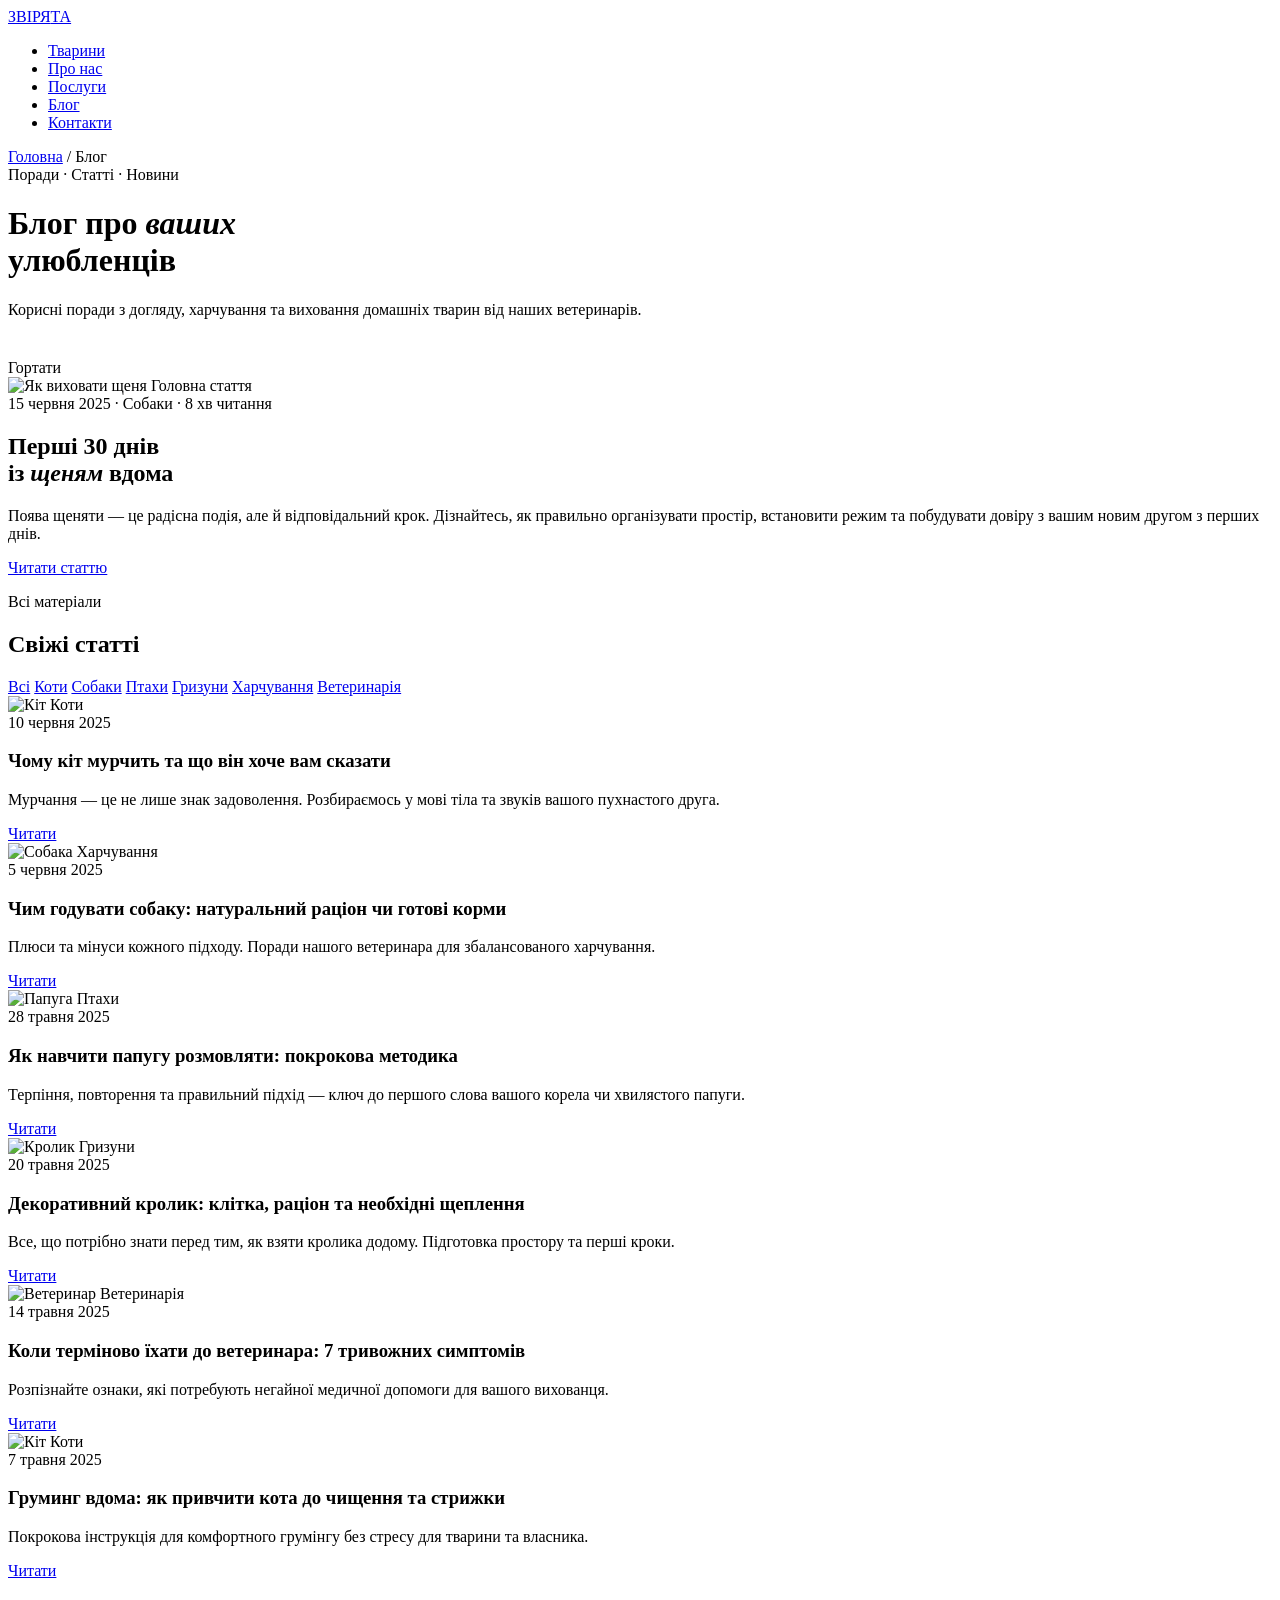
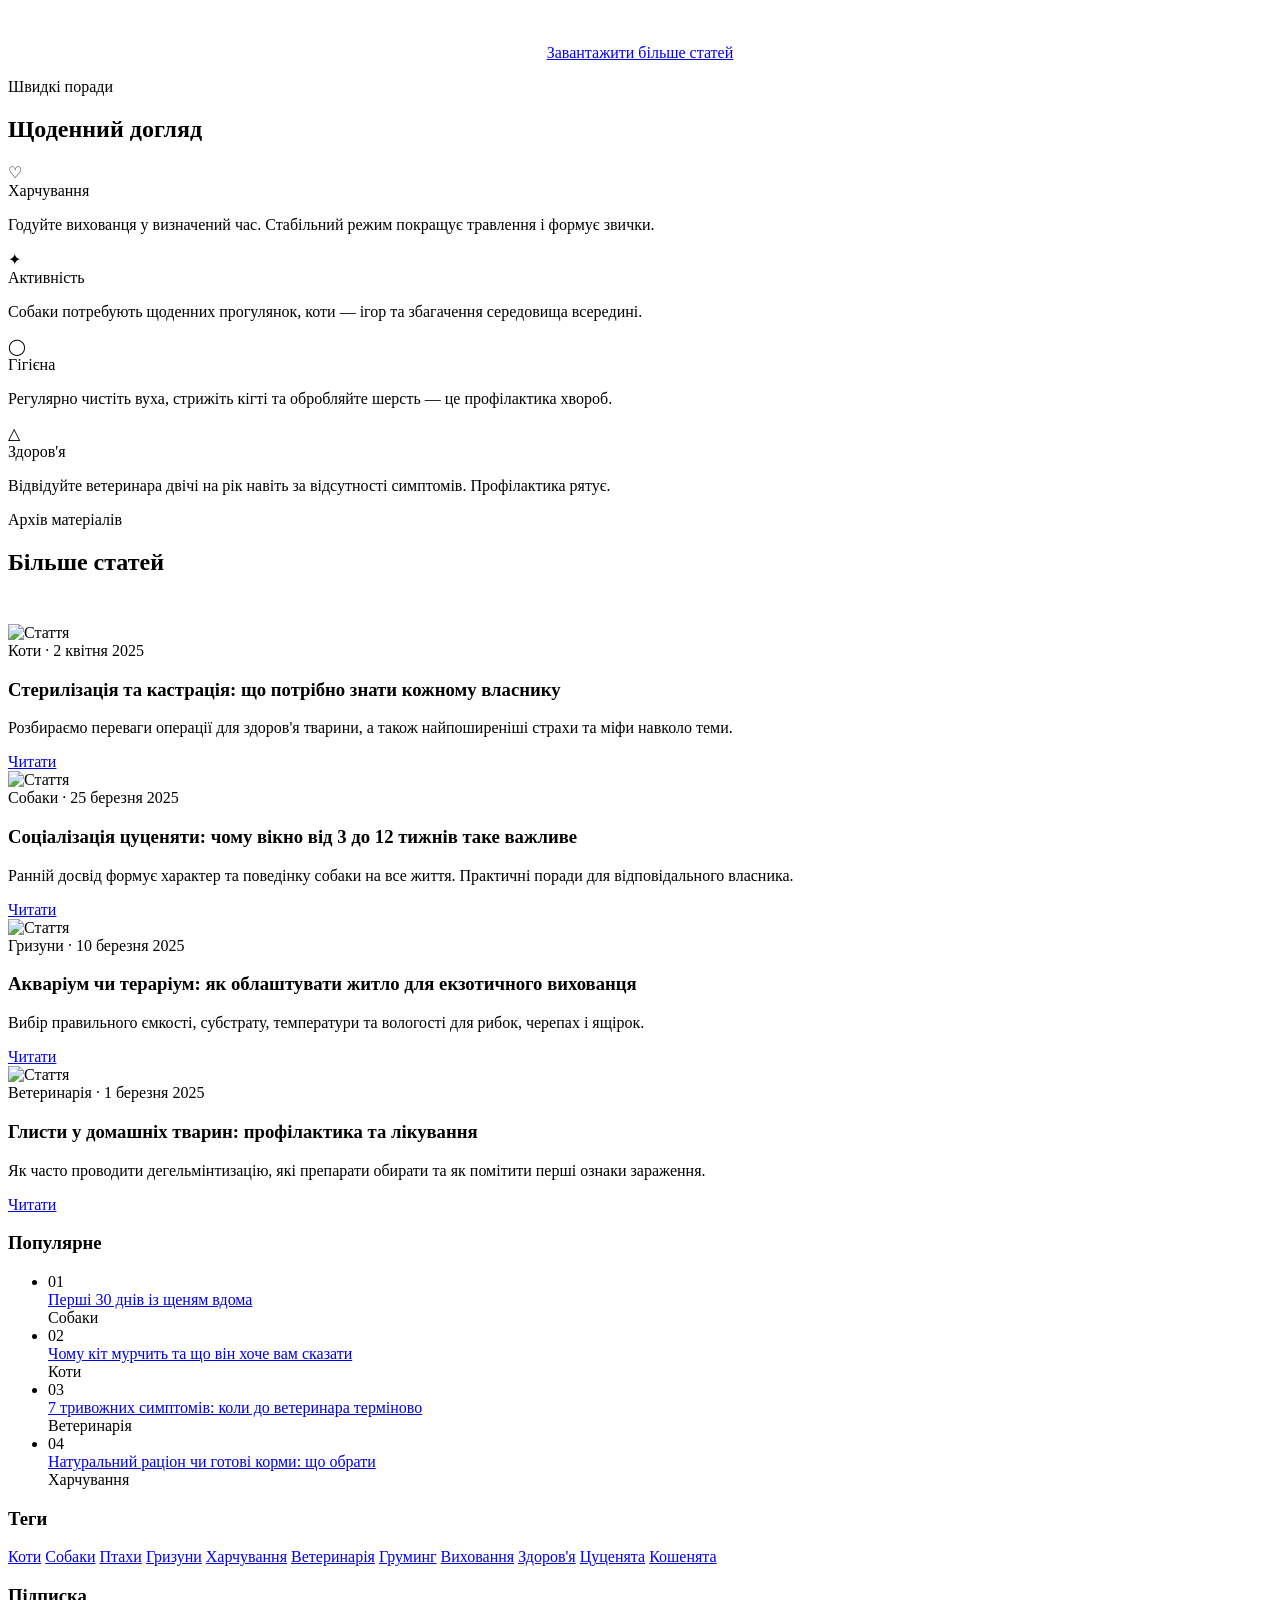
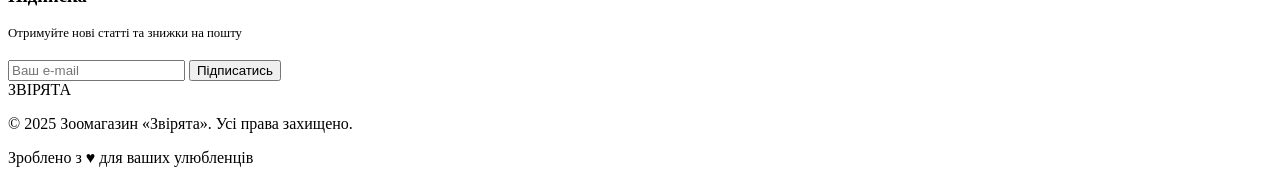
==== index.html @ 9cc8c555 "Create index.html" ====
<!DOCTYPE html>
<html lang="uk">
<head>
  <meta charset="UTF-8">
  <meta name="viewport" content="width=device-width, initial-scale=1.0">
  <title>ЗВІРЯТА — Блог про тварин</title>
  <link rel="stylesheet" href="style.css">
  <link href="https://fonts.googleapis.com/css2?family=Cormorant+Garamond:ital,wght@0,300;0,400;1,300&family=Montserrat:wght@300;400;500&display=swap" rel="stylesheet">
</head>
<body>


  <!-- NAV -->
  <nav>
    <a href="index.html" class="nav-logo">ЗВІ<span>РЯ</span>ТА</a>
    <ul class="nav-links">
      <li><a href="index.html#animals">Тварини</a></li>
      <li><a href="about.html">Про нас</a></li>
      <li><a href="index.html#services">Послуги</a></li>
      <li><a href="#" class="active">Блог</a></li>
      <li><a href="index.html#schedule">Контакти</a></li>
    </ul>
  </nav>




  <!-- PAGE HERO -->
  <div class="page-hero">
    <div class="hero-deco"></div>
    <div class="hero-deco"></div>
    <div class="breadcrumb">
      <a href="index.html">Головна</a>
      <span>/</span>
      <span style="color: var(--accent);">Блог</span>
    </div>
    <span class="page-hero-tag">Поради · Статті · Новини</span>
    <h1 class="page-hero-title">Блог про <em>ваших</em><br>улюбленців</h1>
    <p class="page-hero-sub">Корисні поради з догляду, харчування та виховання домашніх тварин від наших ветеринарів.</p>
    <div class="scroll-hint" style="position: relative; bottom: unset; left: unset; transform: none; margin-top: 2.5rem;">
      <div class="scroll-line"></div>
      <span>Гортати</span>
    </div>
  </div>


  <!-- FEATURED ARTICLE -->
  <section id="featured" style="padding: 0;">
    <div class="featured-inner">
      <div class="featured-img">
        <img src="https://images.unsplash.com/photo-1601979031925-424e53b6caaa?w=900&q=80" alt="Як виховати щеня">
        <span class="featured-label">Головна стаття</span>
      </div>
      <div class="featured-content">
        <div class="featured-meta">
          <span>15 червня 2025</span>
          <span>·</span>
          <span>Собаки</span>
          <span>·</span>
          <span>8 хв читання</span>
        </div>
        <h2 class="featured-title">Перші 30 днів<br>із <em>щеням</em> вдома</h2>
        <div class="divider"></div>
        <p class="featured-excerpt">Поява щеняти — це радісна подія, але й відповідальний крок. Дізнайтесь, як правильно організувати простір, встановити режим та побудувати довіру з вашим новим другом з перших днів.</p>
        <a href="#" class="btn" style="align-self: flex-start;">Читати статтю</a>
      </div>
    </div>
  </section>


  <!-- BLOG GRID -->
  <section id="blog-grid">
    <div class="blog-header">
      <div>
        <p class="section-label">Всі матеріали</p>
        <h2 class="section-title">Свіжі статті</h2>
        <div class="divider"></div>
      </div>
      <div class="categories">
        <a href="#" class="cat-btn active">Всі</a>
        <a href="#" class="cat-btn">Коти</a>
        <a href="#" class="cat-btn">Собаки</a>
        <a href="#" class="cat-btn">Птахи</a>
        <a href="#" class="cat-btn">Гризуни</a>
        <a href="#" class="cat-btn">Харчування</a>
        <a href="#" class="cat-btn">Ветеринарія</a>
      </div>
    </div>


    <div class="articles-grid">


      <div class="article-card">
        <div class="article-img">
          <img src="https://images.unsplash.com/photo-1548802673-380ab8ebc7b7?w=600&q=80" alt="Кіт">
          <span class="article-cat-tag">Коти</span>
        </div>
        <div class="article-body">
          <span class="article-date">10 червня 2025</span>
          <h3 class="article-title">Чому кіт мурчить та що він хоче вам сказати</h3>
          <p class="article-excerpt">Мурчання — це не лише знак задоволення. Розбираємось у мові тіла та звуків вашого пухнастого друга.</p>
          <a href="#" class="article-link">Читати</a>
        </div>
      </div>


      <div class="article-card">
        <div class="article-img">
          <img src="https://images.unsplash.com/photo-1568640347023-a616a30bc3bd?w=600&q=80" alt="Собака">
          <span class="article-cat-tag">Харчування</span>
        </div>
        <div class="article-body">
          <span class="article-date">5 червня 2025</span>
          <h3 class="article-title">Чим годувати собаку: натуральний раціон чи готові корми</h3>
          <p class="article-excerpt">Плюси та мінуси кожного підходу. Поради нашого ветеринара для збалансованого харчування.</p>
          <a href="#" class="article-link">Читати</a>
        </div>
      </div>


      <div class="article-card">
        <div class="article-img">
          <img src="https://images.unsplash.com/photo-1552728089-57bdde30beb3?w=600&q=80" alt="Папуга">
          <span class="article-cat-tag">Птахи</span>
        </div>
        <div class="article-body">
          <span class="article-date">28 травня 2025</span>
          <h3 class="article-title">Як навчити папугу розмовляти: покрокова методика</h3>
          <p class="article-excerpt">Терпіння, повторення та правильний підхід — ключ до першого слова вашого корела чи хвилястого папуги.</p>
          <a href="#" class="article-link">Читати</a>
        </div>
      </div>


      <div class="article-card">
        <div class="article-img">
          <img src="https://images.unsplash.com/photo-1615631648086-325025c9e51e?w=600&q=80" alt="Кролик">
          <span class="article-cat-tag">Гризуни</span>
        </div>
        <div class="article-body">
          <span class="article-date">20 травня 2025</span>
          <h3 class="article-title">Декоративний кролик: клітка, раціон та необхідні щеплення</h3>
          <p class="article-excerpt">Все, що потрібно знати перед тим, як взяти кролика додому. Підготовка простору та перші кроки.</p>
          <a href="#" class="article-link">Читати</a>
        </div>
      </div>


      <div class="article-card">
        <div class="article-img">
          <img src="https://images.unsplash.com/photo-1587300003388-59208cc962cb?w=600&q=80" alt="Ветеринар">
          <span class="article-cat-tag">Ветеринарія</span>
        </div>
        <div class="article-body">
          <span class="article-date">14 травня 2025</span>
          <h3 class="article-title">Коли терміново їхати до ветеринара: 7 тривожних симптомів</h3>
          <p class="article-excerpt">Розпізнайте ознаки, які потребують негайної медичної допомоги для вашого вихованця.</p>
          <a href="#" class="article-link">Читати</a>
        </div>
      </div>


      <div class="article-card">
        <div class="article-img">
          <img src="https://images.unsplash.com/photo-1514888286974-6c03e2ca1dba?w=600&q=80" alt="Кіт">
          <span class="article-cat-tag">Коти</span>
        </div>
        <div class="article-body">
          <span class="article-date">7 травня 2025</span>
          <h3 class="article-title">Груминг вдома: як привчити кота до чищення та стрижки</h3>
          <p class="article-excerpt">Покрокова інструкція для комфортного грумінгу без стресу для тварини та власника.</p>
          <a href="#" class="article-link">Читати</a>
        </div>
      </div>


    </div>


    <div style="text-align: center; margin-top: 4rem;">
      <a href="#" class="btn btn-outline">Завантажити більше статей</a>
    </div>
  </section>


  <!-- QUICK TIPS STRIP -->
  <section id="tips">
    <div class="tips-header">
      <p class="section-label">Швидкі поради</p>
      <h2 class="section-title">Щоденний догляд</h2>
      <div class="divider"></div>
    </div>
    <div class="tips-grid">
      <div class="tip-item">
        <div class="tip-icon">♡</div>
        <div class="tip-title">Харчування</div>
        <p class="tip-text">Годуйте вихованця у визначений час. Стабільний режим покращує травлення і формує звички.</p>
      </div>
      <div class="tip-item">
        <div class="tip-icon">✦</div>
        <div class="tip-title">Активність</div>
        <p class="tip-text">Собаки потребують щоденних прогулянок, коти — ігор та збагачення середовища всередині.</p>
      </div>
      <div class="tip-item">
        <div class="tip-icon">◯</div>
        <div class="tip-title">Гігієна</div>
        <p class="tip-text">Регулярно чистіть вуха, стрижіть кігті та обробляйте шерсть — це профілактика хвороб.</p>
      </div>
      <div class="tip-item">
        <div class="tip-icon">△</div>
        <div class="tip-title">Здоров'я</div>
        <p class="tip-text">Відвідуйте ветеринара двічі на рік навіть за відсутності симптомів. Профілактика рятує.</p>
      </div>
    </div>
  </section>


  <!-- MORE ARTICLES + SIDEBAR -->
  <section id="more-articles">
    <div style="margin-bottom: 3rem;">
      <p class="section-label">Архів матеріалів</p>
      <h2 class="section-title">Більше статей</h2>
      <div class="divider"></div>
    </div>
    <div class="two-col">
      <div class="list-articles">


        <div class="list-article">
          <div class="list-article-img">
            <img src="https://images.unsplash.com/photo-1450778869180-41d0601e046e?w=400&q=80" alt="Стаття">
          </div>
          <div class="list-article-content">
            <div class="list-article-cat">Коти · 2 квітня 2025</div>
            <h3 class="list-article-title">Стерилізація та кастрація: що потрібно знати кожному власнику</h3>
            <p class="list-article-excerpt">Розбираємо переваги операції для здоров'я тварини, а також найпоширеніші страхи та міфи навколо теми.</p>
            <a href="#" class="article-link">Читати</a>
          </div>
        </div>


        <div class="list-article">
          <div class="list-article-img">
            <img src="https://images.unsplash.com/photo-1518155317743-a8ff43ea6a5f?w=400&q=80" alt="Стаття">
          </div>
          <div class="list-article-content">
            <div class="list-article-cat">Собаки · 25 березня 2025</div>
            <h3 class="list-article-title">Соціалізація цуценяти: чому вікно від 3 до 12 тижнів таке важливе</h3>
            <p class="list-article-excerpt">Ранній досвід формує характер та поведінку собаки на все життя. Практичні поради для відповідального власника.</p>
            <a href="#" class="article-link">Читати</a>
          </div>
        </div>


        <div class="list-article">
          <div class="list-article-img">
            <img src="https://images.unsplash.com/photo-1425082661705-1834bfd09dca?w=400&q=80" alt="Стаття">
          </div>
          <div class="list-article-content">
            <div class="list-article-cat">Гризуни · 10 березня 2025</div>
            <h3 class="list-article-title">Акваріум чи тераріум: як облаштувати житло для екзотичного вихованця</h3>
            <p class="list-article-excerpt">Вибір правильного ємкості, субстрату, температури та вологості для рибок, черепах і ящірок.</p>
            <a href="#" class="article-link">Читати</a>
          </div>
        </div>


        <div class="list-article">
          <div class="list-article-img">
            <img src="https://images.unsplash.com/photo-1537151608828-ea2b11777ee8?w=400&q=80" alt="Стаття">
          </div>
          <div class="list-article-content">
            <div class="list-article-cat">Ветеринарія · 1 березня 2025</div>
            <h3 class="list-article-title">Глисти у домашніх тварин: профілактика та лікування</h3>
            <p class="list-article-excerpt">Як часто проводити дегельмінтизацію, які препарати обирати та як помітити перші ознаки зараження.</p>
            <a href="#" class="article-link">Читати</a>
          </div>
        </div>


      </div>


      <!-- SIDEBAR -->
      <aside class="sidebar">


        <div class="sidebar-block">
          <h3 class="sidebar-title">Популярне</h3>
          <ul class="popular-list">
            <li class="popular-item">
              <span class="popular-num">01</span>
              <div>
                <a href="#" class="popular-title">Перші 30 днів із щеням вдома</a>
                <div class="popular-cat">Собаки</div>
              </div>
            </li>
            <li class="popular-item">
              <span class="popular-num">02</span>
              <div>
                <a href="#" class="popular-title">Чому кіт мурчить та що він хоче вам сказати</a>
                <div class="popular-cat">Коти</div>
              </div>
            </li>
            <li class="popular-item">
              <span class="popular-num">03</span>
              <div>
                <a href="#" class="popular-title">7 тривожних симптомів: коли до ветеринара терміново</a>
                <div class="popular-cat">Ветеринарія</div>
              </div>
            </li>
            <li class="popular-item">
              <span class="popular-num">04</span>
              <div>
                <a href="#" class="popular-title">Натуральний раціон чи готові корми: що обрати</a>
                <div class="popular-cat">Харчування</div>
              </div>
            </li>
          </ul>
        </div>


        <div class="sidebar-block">
          <h3 class="sidebar-title">Теги</h3>
          <div class="tag-cloud">
            <a href="#" class="tag">Коти</a>
            <a href="#" class="tag">Собаки</a>
            <a href="#" class="tag">Птахи</a>
            <a href="#" class="tag">Гризуни</a>
            <a href="#" class="tag">Харчування</a>
            <a href="#" class="tag">Ветеринарія</a>
            <a href="#" class="tag">Груминг</a>
            <a href="#" class="tag">Виховання</a>
            <a href="#" class="tag">Здоров'я</a>
            <a href="#" class="tag">Цуценята</a>
            <a href="#" class="tag">Кошенята</a>
          </div>
        </div>


        <div class="sidebar-block sidebar-newsletter">
          <h3 class="sidebar-title">Підписка</h3>
          <p style="font-size: .8rem; color: var(--muted); margin-bottom: 1.2rem;">Отримуйте нові статті та знижки на пошту</p>
          <input type="email" placeholder="Ваш e-mail">
          <button type="button">Підписатись</button>
        </div>


      </aside>
    </div>
  </section>


  <!-- FOOTER -->
  <footer>
    <div class="footer-logo">ЗВІ<span>РЯ</span>ТА</div>
    <p>© 2025 Зоомагазин «Звірята». Усі права захищено.</p>
    <p>Зроблено з ♥ для ваших улюбленців</p>
  </footer>


</body>
</html>
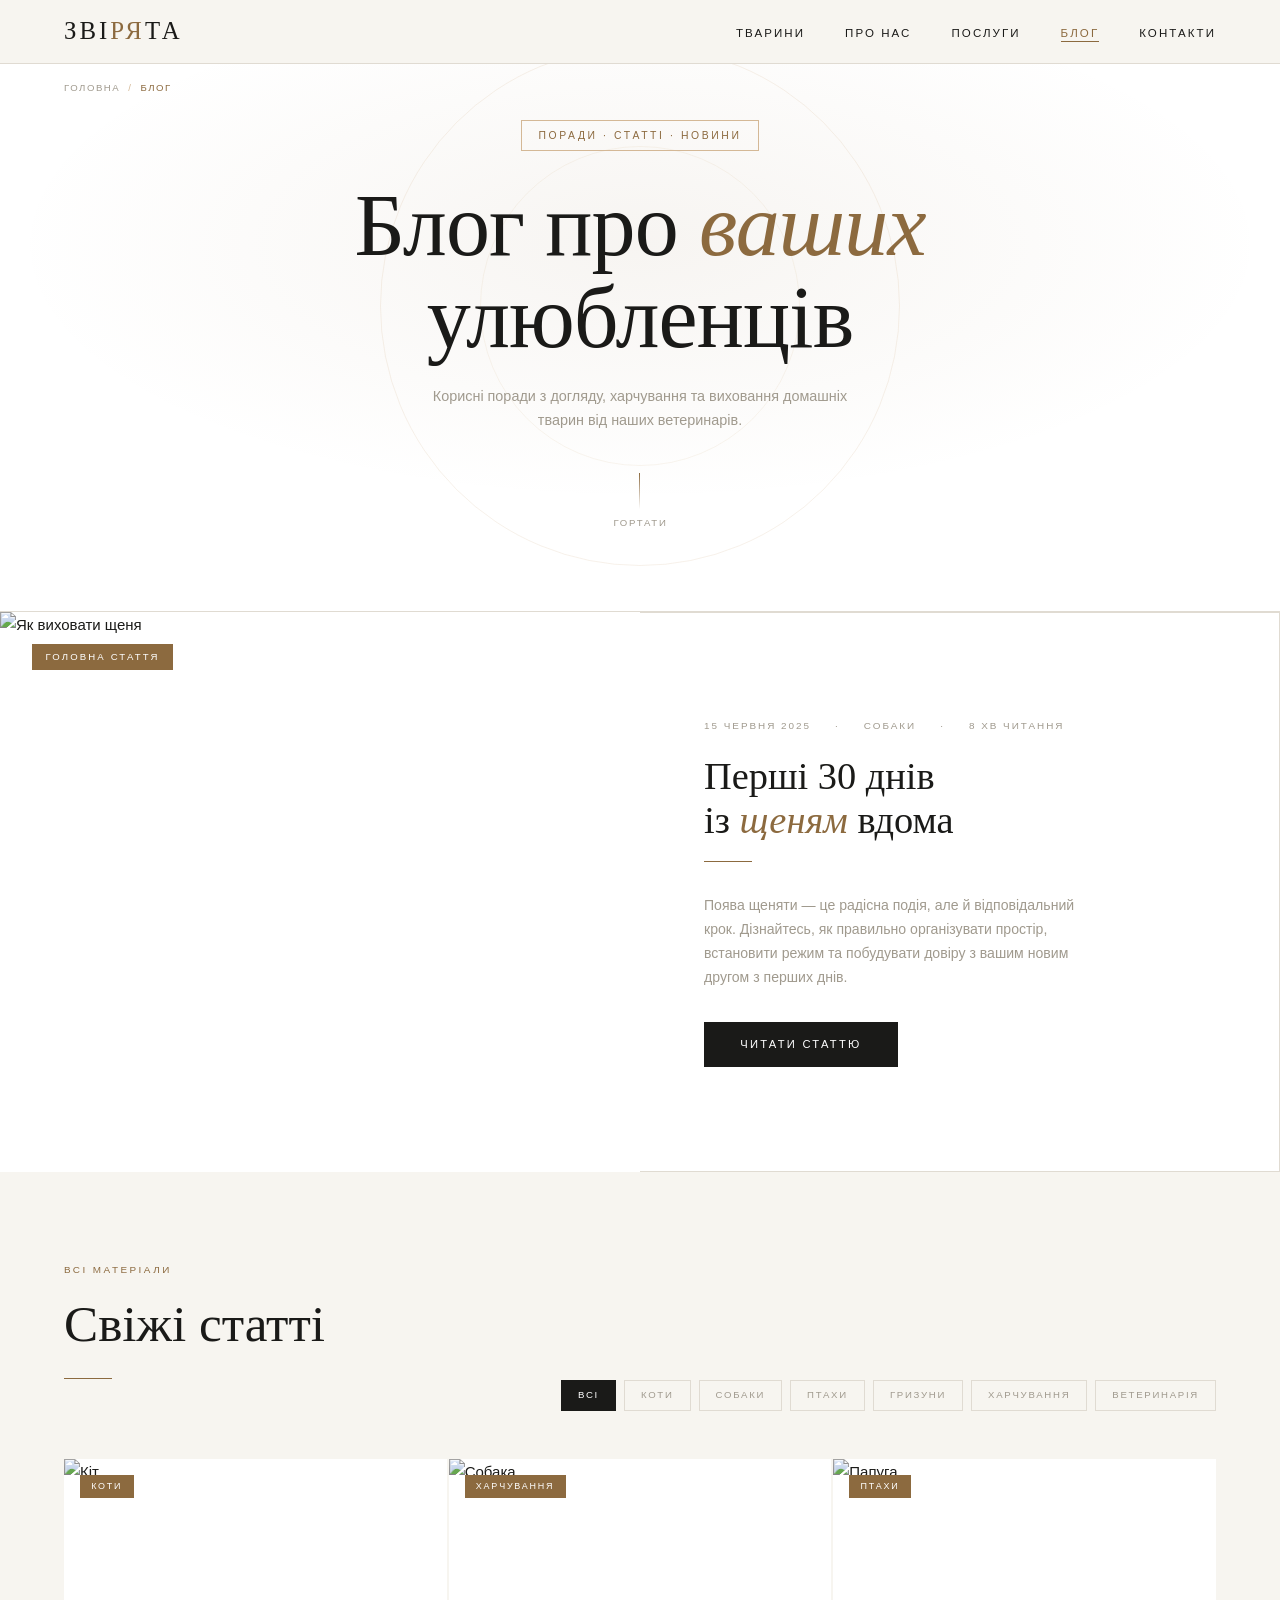
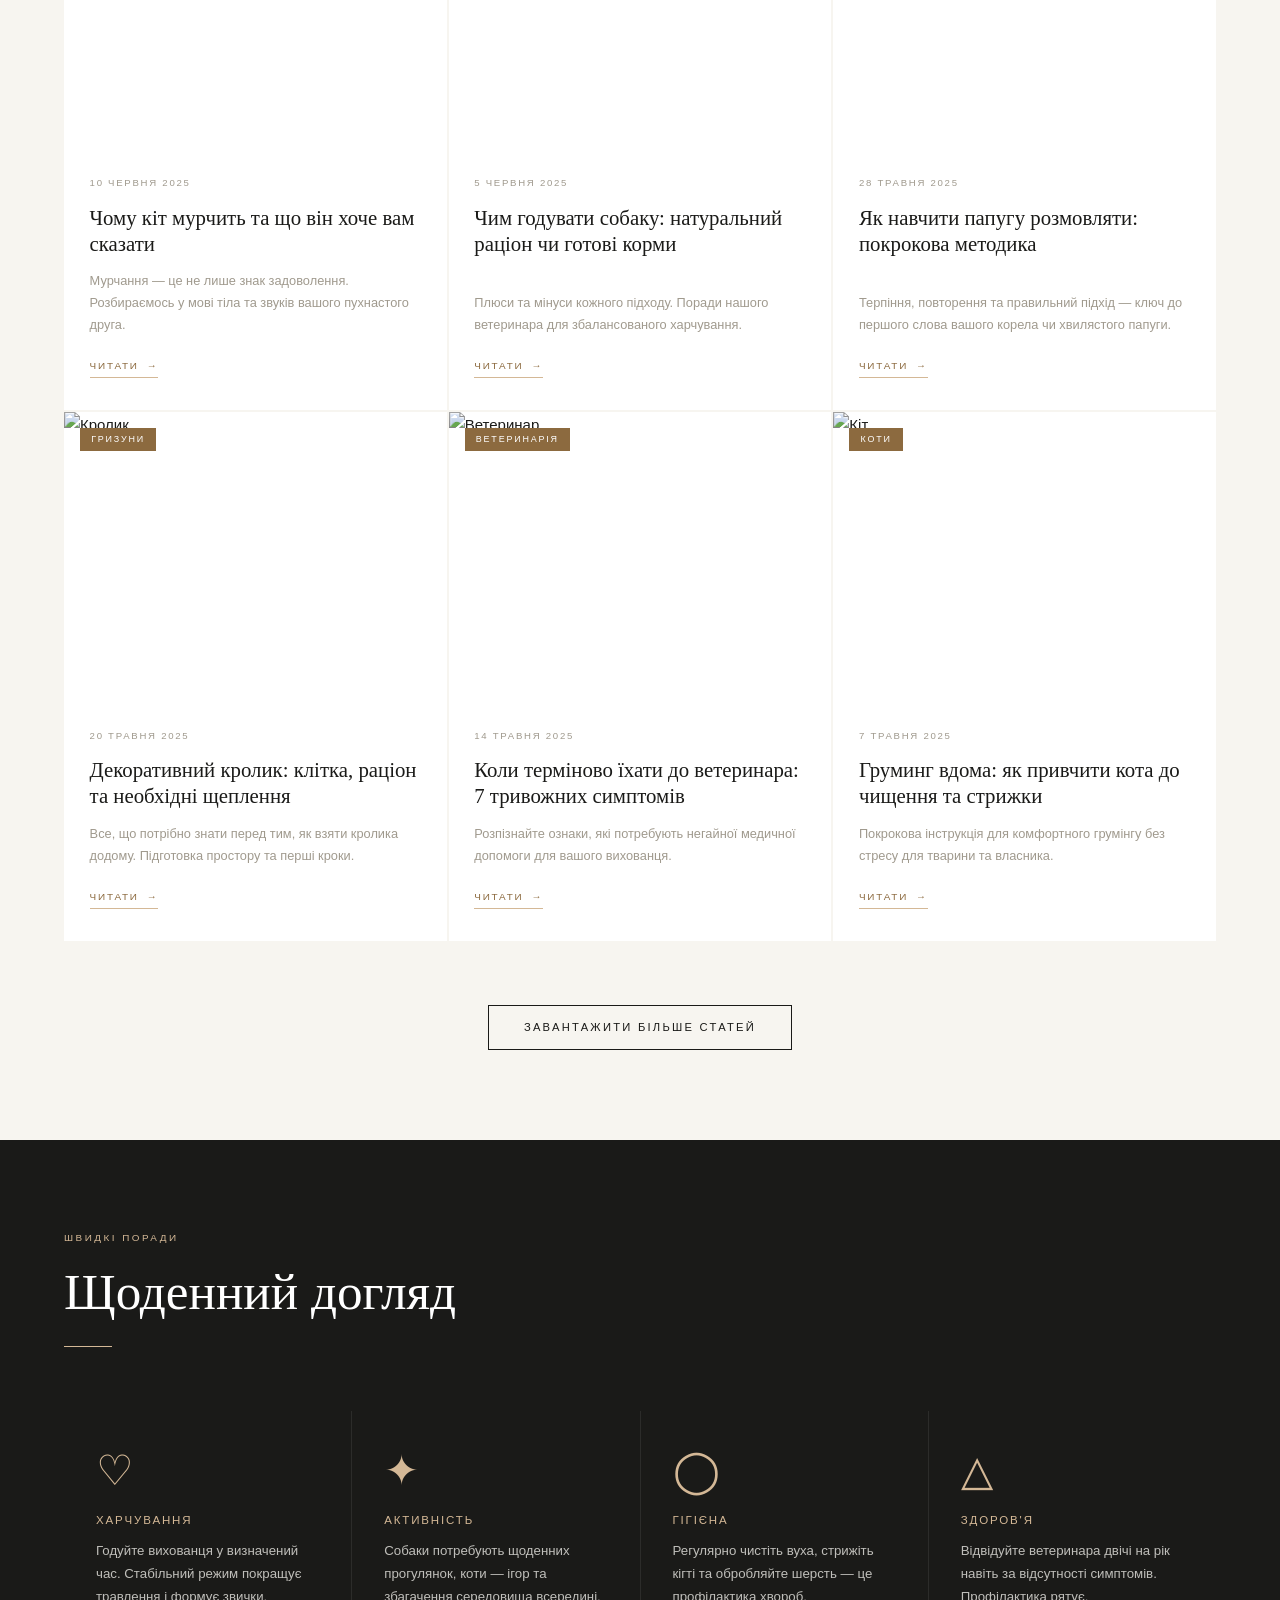
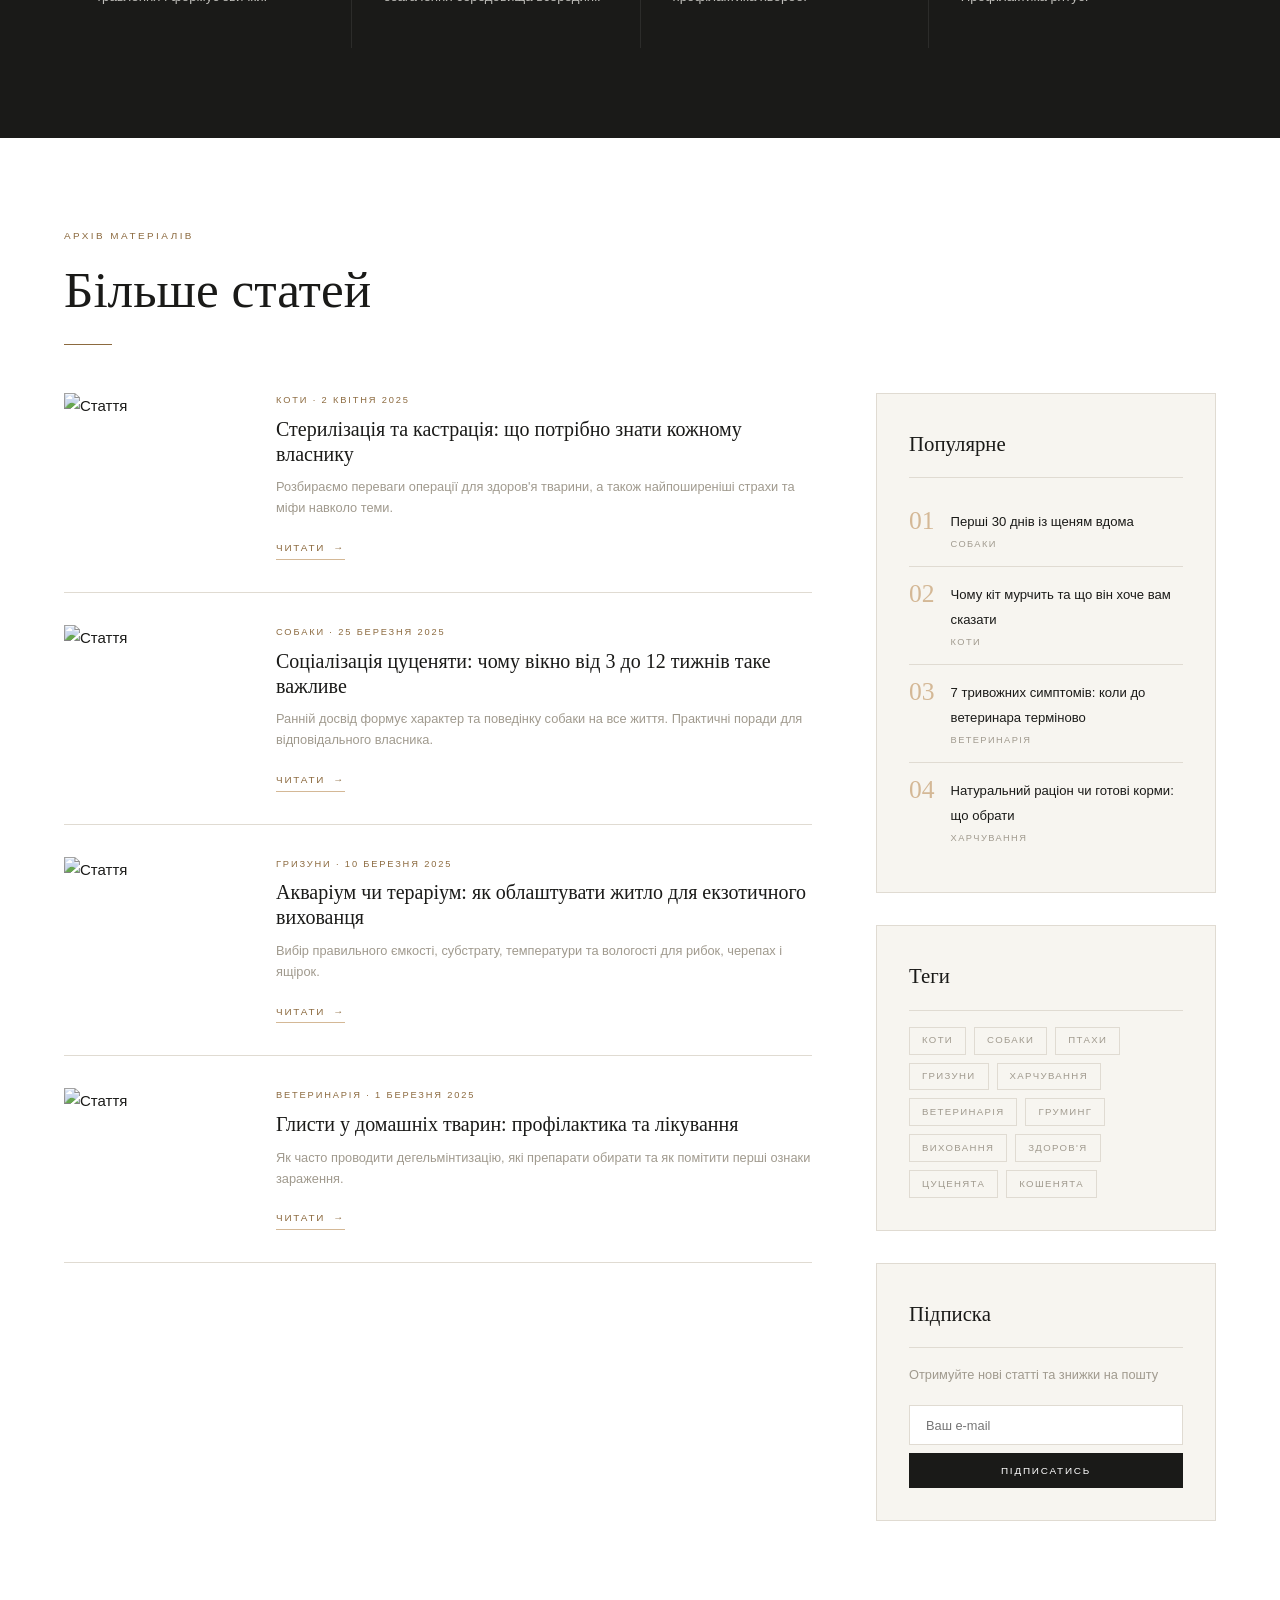
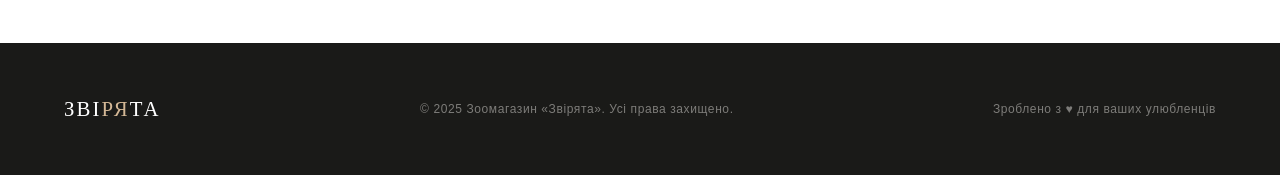
==== commit f00ee8ad: "Update index.html" ====
--- a/index.html
+++ b/index.html
@@ -17,7 +17,7 @@
       <li><a href="index.html#animals">Тварини</a></li>
       <li><a href="about.html">Про нас</a></li>
       <li><a href="index.html#services">Послуги</a></li>
-      <li><a href="#" class="active">Блог</a></li>
+      <li><a href="blog.html" class="active">Блог</a></li>
       <li><a href="index.html#schedule">Контакти</a></li>
     </ul>
   </nav>
--- a/style.css
+++ b/style.css
@@ -0,0 +1,831 @@
+
+
+    *, *::before, *::after { box-sizing: border-box; margin: 0; padding: 0; }
+
+
+    :root {
+      --ink: #1a1a18;
+      --paper: #f7f5f0;
+      --accent: #8c6a3f;
+      --accent-light: #d4b896;
+      --muted: #a09a8e;
+      --line: #e0dbd2;
+      --white: #ffffff;
+    }
+
+
+    html { scroll-behavior: smooth; }
+
+
+    body {
+      background: var(--paper);
+      color: var(--ink);
+      font-family: 'Montserrat', sans-serif;
+      font-weight: 300;
+      font-size: 15px;
+      line-height: 1.7;
+    }
+
+
+    /* ── NAV ── */
+    nav {
+      position: fixed;
+      top: 0; left: 0; right: 0;
+      z-index: 100;
+      background: var(--paper);
+      border-bottom: 1px solid var(--line);
+      display: flex;
+      align-items: center;
+      justify-content: space-between;
+      padding: 0 5vw;
+      height: 64px;
+    }
+
+
+    .nav-logo {
+      font-family: 'Cormorant Garamond', serif;
+      font-size: 1.55rem;
+      font-weight: 300;
+      letter-spacing: .12em;
+      color: var(--ink);
+      text-decoration: none;
+    }
+
+
+    .nav-logo span { color: var(--accent); }
+
+
+    .nav-links { display: flex; gap: 2.5rem; list-style: none; }
+
+
+    .nav-links a {
+      text-decoration: none;
+      font-size: .72rem;
+      letter-spacing: .18em;
+      text-transform: uppercase;
+      color: var(--ink);
+      padding-bottom: 2px;
+      border-bottom: 1px solid transparent;
+      transition: border-color .25s, color .25s;
+    }
+
+
+    .nav-links a:hover { color: var(--accent); border-color: var(--accent); }
+    .nav-links a.active { color: var(--accent); border-color: var(--accent); }
+
+
+    /* ── PAGE HERO ── */
+    .page-hero {
+      min-height: 52vh;
+      display: flex;
+      flex-direction: column;
+      align-items: center;
+      justify-content: flex-end;
+      text-align: center;
+      padding: 120px 5vw 80px;
+      position: relative;
+      overflow: hidden;
+      background: var(--white);
+      border-bottom: 1px solid var(--line);
+    }
+
+
+    .page-hero::before {
+      content: '';
+      position: absolute;
+      inset: 0;
+      background: radial-gradient(ellipse 70% 60% at 50% 40%, rgba(140,106,63,.07) 0%, transparent 70%);
+    }
+
+
+    .hero-deco {
+      position: absolute;
+      width: 520px; height: 520px;
+      border-radius: 50%;
+      border: 1px solid var(--accent-light);
+      top: 50%; left: 50%;
+      transform: translate(-50%, -50%);
+      opacity: .2;
+      pointer-events: none;
+    }
+
+
+    .hero-deco:nth-child(2) { width: 320px; height: 320px; opacity: .15; }
+
+
+    .page-hero-tag {
+      display: inline-block;
+      font-size: .65rem;
+      letter-spacing: .25em;
+      text-transform: uppercase;
+      color: var(--accent);
+      border: 1px solid var(--accent-light);
+      padding: .35rem 1rem;
+      margin-bottom: 1.8rem;
+      position: relative;
+      animation: fadeUp .8s ease both;
+    }
+
+
+    .page-hero-title {
+      font-family: 'Cormorant Garamond', serif;
+      font-size: clamp(2.8rem, 7vw, 5.5rem);
+      font-weight: 300;
+      line-height: 1.05;
+      letter-spacing: -.01em;
+      margin-bottom: 1.2rem;
+      position: relative;
+      animation: fadeUp .9s .1s ease both;
+    }
+
+
+    .page-hero-title em {
+      font-style: italic;
+      color: var(--accent);
+    }
+
+
+    .page-hero-sub {
+      max-width: 460px;
+      margin: 0 auto;
+      color: var(--muted);
+      font-size: .9rem;
+      position: relative;
+      animation: fadeUp 1s .2s ease both;
+    }
+
+
+    /* ── SECTION BASE ── */
+    section { padding: 90px 5vw; }
+
+
+    .section-label {
+      font-size: .62rem;
+      letter-spacing: .25em;
+      text-transform: uppercase;
+      color: var(--accent);
+      margin-bottom: 1rem;
+    }
+
+
+    .section-title {
+      font-family: 'Cormorant Garamond', serif;
+      font-size: clamp(2rem, 4vw, 3.2rem);
+      font-weight: 300;
+      line-height: 1.15;
+      margin-bottom: 1.5rem;
+    }
+
+
+    .divider {
+      width: 48px;
+      height: 1px;
+      background: var(--accent);
+      margin-bottom: 2rem;
+    }
+
+
+    .btn {
+      display: inline-block;
+      padding: .75rem 2.2rem;
+      font-family: 'Montserrat', sans-serif;
+      font-size: .7rem;
+      letter-spacing: .2em;
+      text-transform: uppercase;
+      text-decoration: none;
+      background: var(--ink);
+      color: var(--white);
+      border: 1px solid var(--ink);
+      cursor: pointer;
+      transition: background .25s, color .25s;
+    }
+
+
+    .btn:hover { background: transparent; color: var(--ink); }
+
+
+    .btn-outline {
+      background: transparent;
+      color: var(--ink);
+    }
+
+
+    .btn-outline:hover { background: var(--ink); color: var(--white); }
+
+
+    /* ── FEATURED ARTICLE ── */
+    #featured {
+      background: var(--white);
+      padding-top: 0;
+    }
+
+
+    .featured-inner {
+      display: grid;
+      grid-template-columns: 1fr 1fr;
+      min-height: 560px;
+    }
+
+
+    .featured-img {
+      position: relative;
+      overflow: hidden;
+    }
+
+
+    .featured-img img {
+      width: 100%; height: 100%;
+      object-fit: cover;
+      filter: grayscale(20%);
+      transition: transform .6s ease, filter .6s ease;
+    }
+
+
+    .featured-img:hover img {
+      transform: scale(1.04);
+      filter: grayscale(0%);
+    }
+
+
+    .featured-label {
+      position: absolute;
+      top: 2rem; left: 2rem;
+      font-size: .6rem;
+      letter-spacing: .22em;
+      text-transform: uppercase;
+      background: var(--accent);
+      color: var(--white);
+      padding: .3rem .85rem;
+    }
+
+
+    .featured-content {
+      padding: 5vw;
+      display: flex;
+      flex-direction: column;
+      justify-content: center;
+      border: 1px solid var(--line);
+      border-left: none;
+    }
+
+
+    .featured-meta {
+      font-size: .62rem;
+      letter-spacing: .2em;
+      text-transform: uppercase;
+      color: var(--muted);
+      margin-bottom: 1.2rem;
+      display: flex;
+      gap: 1.5rem;
+    }
+
+
+    .featured-title {
+      font-family: 'Cormorant Garamond', serif;
+      font-size: clamp(1.8rem, 3vw, 2.6rem);
+      font-weight: 300;
+      line-height: 1.15;
+      margin-bottom: 1.2rem;
+    }
+
+
+    .featured-title em { font-style: italic; color: var(--accent); }
+
+
+    .featured-excerpt {
+      color: var(--muted);
+      font-size: .88rem;
+      margin-bottom: 2rem;
+      max-width: 400px;
+    }
+
+
+    /* ── CATEGORIES FILTER ── */
+    #blog-grid { background: var(--paper); }
+
+
+    .blog-header {
+      display: flex;
+      align-items: flex-end;
+      justify-content: space-between;
+      margin-bottom: 3rem;
+      flex-wrap: wrap;
+      gap: 2rem;
+    }
+
+
+    .categories {
+      display: flex;
+      gap: .5rem;
+      flex-wrap: wrap;
+    }
+
+
+    .cat-btn {
+      font-size: .6rem;
+      letter-spacing: .18em;
+      text-transform: uppercase;
+      padding: .4rem 1rem;
+      border: 1px solid var(--line);
+      background: transparent;
+      color: var(--muted);
+      cursor: pointer;
+      text-decoration: none;
+      transition: all .2s;
+      font-family: 'Montserrat', sans-serif;
+    }
+
+
+    .cat-btn:hover,
+    .cat-btn.active {
+      background: var(--ink);
+      color: var(--white);
+      border-color: var(--ink);
+    }
+
+
+    /* ── ARTICLES GRID ── */
+    .articles-grid {
+      display: grid;
+      grid-template-columns: repeat(3, 1fr);
+      gap: 2px;
+    }
+
+
+    .article-card {
+      background: var(--white);
+      display: flex;
+      flex-direction: column;
+      overflow: hidden;
+      transition: transform .3s ease;
+    }
+
+
+    .article-card:hover { transform: translateY(-4px); }
+
+
+    .article-img {
+      position: relative;
+      overflow: hidden;
+      aspect-ratio: 4/3;
+    }
+
+
+    .article-img img {
+      width: 100%; height: 100%;
+      object-fit: cover;
+      filter: grayscale(25%);
+      transition: transform .5s ease, filter .5s ease;
+    }
+
+
+    .article-card:hover .article-img img {
+      transform: scale(1.07);
+      filter: grayscale(0%);
+    }
+
+
+    .article-cat-tag {
+      position: absolute;
+      top: 1rem; left: 1rem;
+      font-size: .56rem;
+      letter-spacing: .2em;
+      text-transform: uppercase;
+      background: var(--accent);
+      color: var(--white);
+      padding: .25rem .7rem;
+    }
+
+
+    .article-body {
+      padding: 1.8rem 1.6rem 2rem;
+      flex: 1;
+      display: flex;
+      flex-direction: column;
+    }
+
+
+    .article-date {
+      font-size: .6rem;
+      letter-spacing: .18em;
+      text-transform: uppercase;
+      color: var(--muted);
+      margin-bottom: .85rem;
+    }
+
+
+    .article-title {
+      font-family: 'Cormorant Garamond', serif;
+      font-size: 1.3rem;
+      font-weight: 300;
+      line-height: 1.25;
+      color: var(--ink);
+      margin-bottom: .85rem;
+      flex: 1;
+    }
+
+
+    .article-excerpt {
+      font-size: .8rem;
+      color: var(--muted);
+      line-height: 1.7;
+      margin-bottom: 1.4rem;
+    }
+
+
+    .article-link {
+      font-size: .62rem;
+      letter-spacing: .18em;
+      text-transform: uppercase;
+      color: var(--accent);
+      text-decoration: none;
+      display: inline-flex;
+      align-items: center;
+      gap: .5rem;
+      border-bottom: 1px solid var(--accent-light);
+      padding-bottom: 2px;
+      transition: color .2s, border-color .2s;
+      align-self: flex-start;
+    }
+
+
+    .article-link:hover { color: var(--ink); border-color: var(--ink); }
+    .article-link::after { content: '→'; }
+
+
+    /* ── TIPS STRIP ── */
+    #tips { background: var(--ink); color: var(--paper); }
+
+
+    #tips .section-title { color: var(--white); }
+    #tips .section-label { color: var(--accent-light); }
+    #tips .divider { background: var(--accent-light); }
+
+
+    .tips-header { margin-bottom: 4rem; }
+
+
+    .tips-grid {
+      display: grid;
+      grid-template-columns: repeat(4, 1fr);
+      gap: 1px;
+      background: rgba(255,255,255,.08);
+    }
+
+
+    .tip-item {
+      background: var(--ink);
+      padding: 2.5rem 2rem;
+      transition: background .25s;
+    }
+
+
+    .tip-item:hover { background: rgba(255,255,255,.05); }
+
+
+    .tip-icon {
+      font-family: 'Cormorant Garamond', serif;
+      font-size: 2.6rem;
+      font-weight: 300;
+      color: var(--accent-light);
+      line-height: 1;
+      margin-bottom: 1.2rem;
+    }
+
+
+    .tip-title {
+      font-size: .72rem;
+      letter-spacing: .16em;
+      text-transform: uppercase;
+      color: var(--accent-light);
+      margin-bottom: .6rem;
+    }
+
+
+    .tip-text {
+      font-size: .83rem;
+      color: rgba(247,245,240,.75);
+      line-height: 1.7;
+    }
+
+
+    /* ── SIDEBAR LAYOUT (wide article list) ── */
+    #more-articles { background: var(--white); }
+
+
+    .two-col {
+      display: grid;
+      grid-template-columns: 1fr 340px;
+      gap: 5vw;
+      align-items: start;
+    }
+
+
+    .list-articles { display: flex; flex-direction: column; gap: 0; }
+
+
+    .list-article {
+      display: grid;
+      grid-template-columns: 180px 1fr;
+      gap: 2rem;
+      padding: 2rem 0;
+      border-bottom: 1px solid var(--line);
+      align-items: start;
+    }
+
+
+    .list-article:first-child { padding-top: 0; }
+
+
+    .list-article-img {
+      overflow: hidden;
+      aspect-ratio: 4/3;
+    }
+
+
+    .list-article-img img {
+      width: 100%; height: 100%;
+      object-fit: cover;
+      filter: grayscale(25%);
+      transition: transform .45s ease, filter .45s ease;
+    }
+
+
+    .list-article:hover .list-article-img img {
+      transform: scale(1.07);
+      filter: grayscale(0%);
+    }
+
+
+
+
+    .list-article-cat {
+      font-size: .58rem;
+      letter-spacing: .2em;
+      text-transform: uppercase;
+      color: var(--accent);
+      margin-bottom: .5rem;
+    }
+
+
+    .list-article-title {
+      font-family: 'Cormorant Garamond', serif;
+      font-size: 1.25rem;
+      font-weight: 300;
+      line-height: 1.25;
+      margin-bottom: .6rem;
+    }
+
+
+    .list-article-excerpt {
+      font-size: .8rem;
+      color: var(--muted);
+      line-height: 1.65;
+      margin-bottom: .9rem;
+    }
+
+
+    /* ── SIDEBAR ── */
+
+
+    .sidebar-block {
+      background: var(--paper);
+      border: 1px solid var(--line);
+      padding: 2rem;
+      margin-bottom: 2rem;
+    }
+
+
+    .sidebar-title {
+      font-family: 'Cormorant Garamond', serif;
+      font-size: 1.3rem;
+      font-weight: 300;
+      margin-bottom: 1rem;
+      padding-bottom: 1rem;
+      border-bottom: 1px solid var(--line);
+    }
+
+
+    .tag-cloud {
+      display: flex;
+      flex-wrap: wrap;
+      gap: .5rem;
+    }
+
+
+    .tag {
+      font-size: .6rem;
+      letter-spacing: .14em;
+      text-transform: uppercase;
+      padding: .3rem .75rem;
+      border: 1px solid var(--line);
+      color: var(--muted);
+      text-decoration: none;
+      transition: all .2s;
+    }
+
+
+    .tag:hover { background: var(--ink); color: var(--white); border-color: var(--ink); }
+
+
+    .popular-list { list-style: none; }
+
+
+    .popular-item {
+      padding: .85rem 0;
+      border-bottom: 1px solid var(--line);
+      display: flex;
+      gap: 1rem;
+      align-items: flex-start;
+    }
+
+
+    .popular-item:last-child { border-bottom: none; }
+
+
+    .popular-num {
+      font-family: 'Cormorant Garamond', serif;
+      font-size: 1.6rem;
+      font-weight: 300;
+      color: var(--accent-light);
+      line-height: 1;
+      flex-shrink: 0;
+    }
+
+
+    .popular-title {
+      font-size: .82rem;
+      line-height: 1.45;
+      color: var(--ink);
+      text-decoration: none;
+      transition: color .2s;
+    }
+
+
+    .popular-title:hover { color: var(--accent); }
+
+
+    .popular-cat {
+      font-size: .58rem;
+      letter-spacing: .15em;
+      text-transform: uppercase;
+      color: var(--muted);
+      margin-top: .2rem;
+    }
+
+
+    .sidebar-newsletter input {
+      width: 100%;
+      border: 1px solid var(--line);
+      background: var(--white);
+      padding: .7rem 1rem;
+      font-family: 'Montserrat', sans-serif;
+      font-size: .8rem;
+      outline: none;
+      color: var(--ink);
+      transition: border-color .2s;
+      margin-bottom: .5rem;
+      display: block;
+    }
+
+
+    .sidebar-newsletter input:focus { border-color: var(--accent); }
+
+
+    .sidebar-newsletter button {
+      width: 100%;
+      background: var(--ink);
+      color: var(--white);
+      border: 1px solid var(--ink);
+      padding: .7rem 1rem;
+      font-family: 'Montserrat', sans-serif;
+      font-size: .62rem;
+      letter-spacing: .18em;
+      text-transform: uppercase;
+      cursor: pointer;
+      transition: background .2s, color .2s;
+    }
+
+
+    .sidebar-newsletter button:hover { background: var(--accent); border-color: var(--accent); }
+
+
+    /* ── FOOTER ── */
+    footer {
+      background: var(--ink);
+      color: rgba(247,245,240,.45);
+      padding: 3rem 5vw;
+      display: flex;
+      align-items: center;
+      justify-content: space-between;
+      gap: 1rem;
+      flex-wrap: wrap;
+    }
+
+
+    .footer-logo {
+      font-family: 'Cormorant Garamond', serif;
+      font-size: 1.3rem;
+      font-weight: 300;
+      color: var(--white);
+      letter-spacing: .1em;
+    }
+
+
+    .footer-logo span { color: var(--accent-light); }
+
+
+    footer a { color: inherit; text-decoration: none; transition: color .2s; }
+    footer a:hover { color: var(--accent-light); }
+
+
+    footer p { font-size: .75rem; letter-spacing: .05em; }
+
+
+    /* ── ANIMATIONS ── */
+    @keyframes fadeUp {
+      from { opacity: 0; transform: translateY(24px); }
+      to   { opacity: 1; transform: translateY(0); }
+    }
+
+
+    /* ── SCROLL INDICATOR ── */
+    .scroll-hint {
+      position: absolute;
+      bottom: 2.5rem;
+      left: 50%;
+      transform: translateX(-50%);
+      display: flex;
+      flex-direction: column;
+      align-items: center;
+      gap: .4rem;
+      color: var(--muted);
+      font-size: .6rem;
+      letter-spacing: .18em;
+      text-transform: uppercase;
+      animation: fadeUp 1.2s .5s ease both;
+    }
+
+
+    .scroll-line {
+      width: 1px;
+      height: 36px;
+      background: linear-gradient(var(--accent), transparent);
+      animation: scrollPulse 2s 1s infinite;
+    }
+
+
+    @keyframes scrollPulse {
+      0%, 100% { opacity: .3; }
+      50% { opacity: 1; }
+    }
+
+
+    /* ── BREADCRUMB ── */
+    .breadcrumb {
+      position: absolute;
+      top: 80px; left: 5vw;
+      display: flex;
+      align-items: center;
+      gap: .5rem;
+      font-size: .6rem;
+      letter-spacing: .16em;
+      text-transform: uppercase;
+      color: var(--muted);
+    }
+
+
+    .breadcrumb a { color: var(--muted); text-decoration: none; transition: color .2s; }
+    .breadcrumb a:hover { color: var(--accent); }
+    .breadcrumb span { color: var(--accent-light); }
+
+
+    /* ── RESPONSIVE ── */
+    @media (max-width: 1024px) {
+      .articles-grid { grid-template-columns: repeat(2, 1fr); }
+      .tips-grid { grid-template-columns: repeat(2, 1fr); }
+      .two-col { grid-template-columns: 1fr; }
+      .sidebar { display: grid; grid-template-columns: 1fr 1fr; gap: 2rem; }
+      .sidebar-block:last-child { grid-column: 1 / -1; }
+    }
+
+
+    @media (max-width: 768px) {
+      .featured-inner { grid-template-columns: 1fr; }
+      .featured-content { border-left: 1px solid var(--line); border-top: none; }
+      #about { grid-template-columns: 1fr; }
+      .nav-links { gap: 1.2rem; }
+      .nav-links a { font-size: .62rem; }
+      .list-article { grid-template-columns: 1fr; gap: 1rem; }
+      .list-article-img { aspect-ratio: 16/7; }
+    }
+
+
+    @media (max-width: 640px) {
+      .articles-grid { grid-template-columns: 1fr; }
+      .tips-grid { grid-template-columns: 1fr; }
+      .nav-links { display: none; }
+      .sidebar { grid-template-columns: 1fr; }
+    }
+
+
